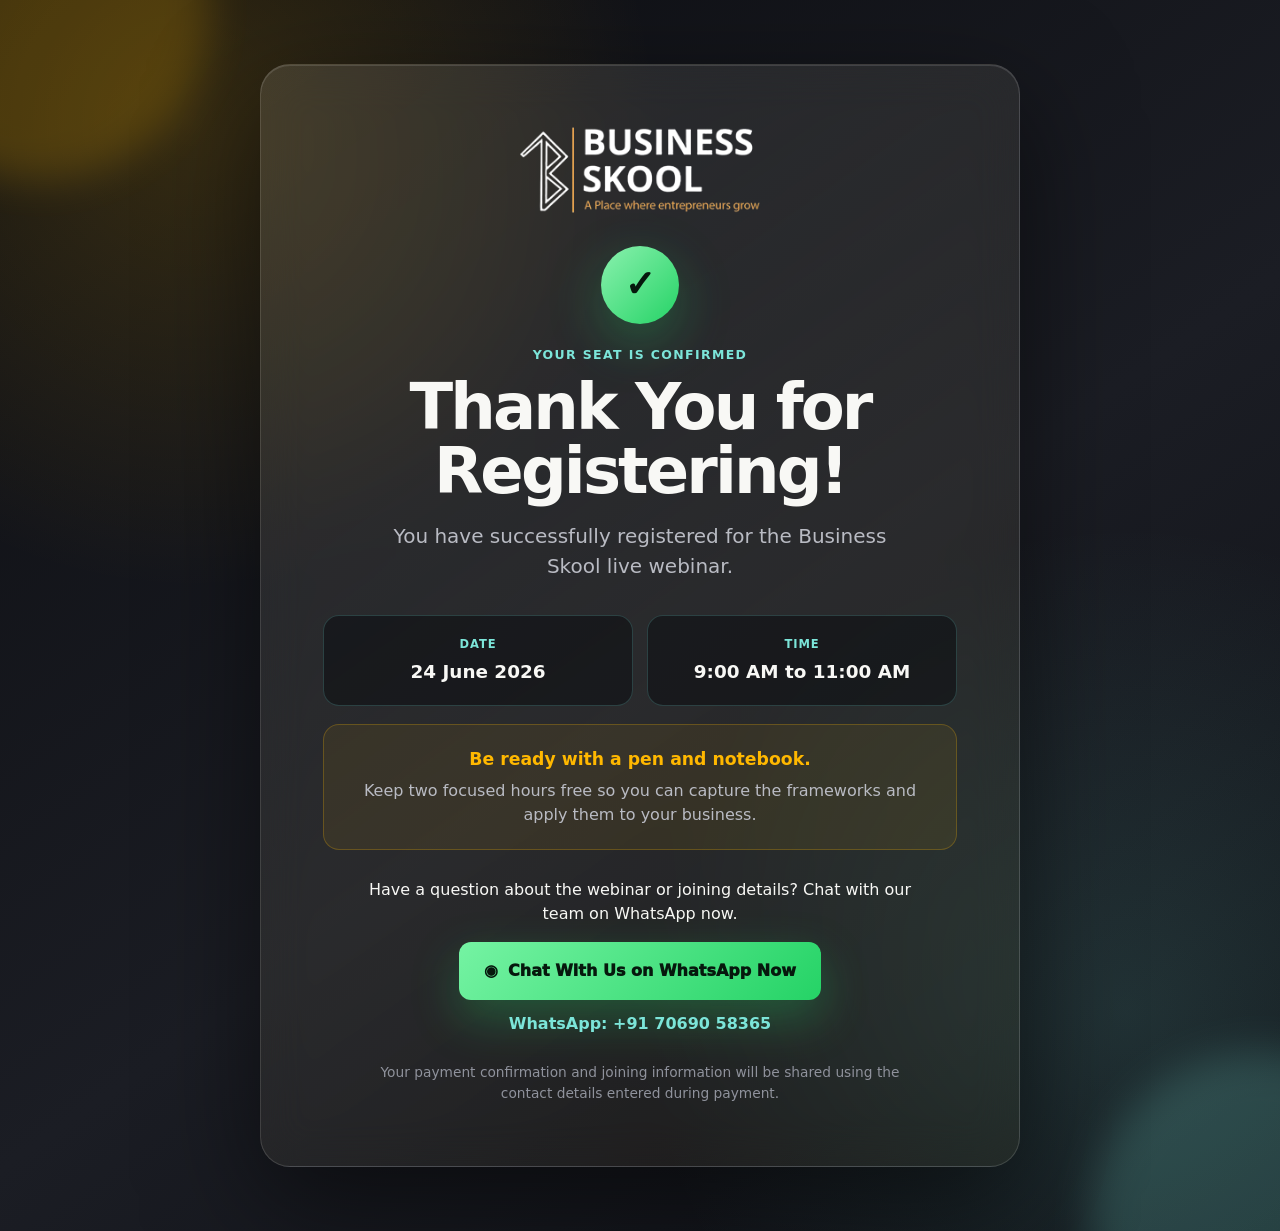
==== thankyou/index.html @ 28f4db19 "Add files via upload" ====
<!doctype html>
<html lang="en-IN">
  <head>
    <meta charset="utf-8" />
    <meta name="viewport" content="width=device-width, initial-scale=1" />
    <meta name="robots" content="noindex, nofollow" />
    <title>Registration Confirmed | Business Skool Webinar</title>
    <meta name="description" content="Your registration for the Business Skool live webinar is confirmed." />
    <link rel="canonical" href="https://lead.businessschool.in/thankyou" />
    <link rel="stylesheet" href="./styles.css" />
    <!-- Meta Pixel Code -->
    <script>
      !function(f,b,e,v,n,t,s)
      {if(f.fbq)return;n=f.fbq=function(){n.callMethod?
      n.callMethod.apply(n,arguments):n.queue.push(arguments)};
      if(!f._fbq)f._fbq=n;n.push=n;n.loaded=!0;n.version='2.0';
      n.queue=[];t=b.createElement(e);t.async=!0;
      t.src=v;s=b.getElementsByTagName(e)[0];
      s.parentNode.insertBefore(t,s)}(window, document,'script',
      'https://connect.facebook.net/en_US/fbevents.js');
      fbq('init', '1506136951192175');
      fbq('track', 'PageView');
    </script>
    <!-- End Meta Pixel Code -->
  </head>
  <body>
    <noscript><img height="1" width="1" style="display:none" src="https://www.facebook.com/tr?id=1506136951192175&amp;ev=PageView&amp;noscript=1" alt="" /></noscript>
    <main class="thank-you-shell">
      <div class="ambient ambient-one" aria-hidden="true"></div>
      <div class="ambient ambient-two" aria-hidden="true"></div>
      <section class="thank-you-card" aria-labelledby="thank-you-title">
        <img class="brand-logo" src="../assets/business-skool-logo.png" alt="Business Skool" />
        <div class="success-mark" aria-hidden="true">✓</div>
        <p class="eyebrow">Your seat is confirmed</p>
        <h1 id="thank-you-title">Thank You for Registering!</h1>
        <p class="lead">You have successfully registered for the Business Skool live webinar.</p>

        <div class="event-details" aria-label="Webinar date and time">
          <article>
            <span>Date</span>
            <strong>24 June 2026</strong>
          </article>
          <article>
            <span>Time</span>
            <strong>9:00 AM to 11:00 AM</strong>
          </article>
        </div>

        <div class="ready-note">
          <strong>Be ready with a pen and notebook.</strong>
          <p>Keep two focused hours free so you can capture the frameworks and apply them to your business.</p>
        </div>

        <p class="support-copy">Have a question about the webinar or joining details? Chat with our team on WhatsApp now.</p>
        <a
          id="whatsapp-button"
          class="whatsapp-button"
          href="https://wa.me/917069058365?text=Hello%20Business%20Skool%2C%20I%20have%20registered%20for%20the%2024%20June%202026%20webinar%20and%20need%20help."
          target="_blank"
          rel="noopener"
        >
          <span aria-hidden="true">◉</span> Chat With Us on WhatsApp Now
        </a>
        <p class="support-number">WhatsApp: +91 70690 58365</p>
        <p class="confirmation-note">Your payment confirmation and joining information will be shared using the contact details entered during payment.</p>
      </section>
    </main>
    <script src="./script.js?v=20260618-2"></script>
  </body>
</html>
---- thankyou/styles.css ----
:root {
  --night: #0c0d11;
  --panel: rgba(28, 30, 37, 0.9);
  --white: #f8f8f5;
  --silver: #b9bbc3;
  --gold: #ffb800;
  --mint: #7ce5d9;
  --green: #25d366;
}

* { box-sizing: border-box; }

html { color-scheme: dark; }

body {
  margin: 0;
  min-width: 320px;
  color: var(--white);
  background: var(--night);
  font-family: Inter, ui-sans-serif, system-ui, -apple-system, BlinkMacSystemFont, "Segoe UI", sans-serif;
  line-height: 1.5;
}

.thank-you-shell {
  position: relative;
  display: grid;
  min-height: 100svh;
  place-items: center;
  overflow: hidden;
  padding: clamp(24px, 5vw, 70px) 18px;
  background:
    radial-gradient(circle at 15% 10%, rgba(255, 184, 0, 0.16), transparent 30%),
    radial-gradient(circle at 88% 82%, rgba(124, 229, 217, 0.14), transparent 32%),
    linear-gradient(145deg, #0c0d11, #1b1d24 55%, #0e1015);
}

.ambient {
  position: absolute;
  width: 340px;
  height: 340px;
  border-radius: 50%;
  pointer-events: none;
  filter: blur(20px);
  opacity: 0.18;
  animation: float 10s ease-in-out infinite;
}

.ambient-one { top: -160px; left: -130px; background: var(--gold); }
.ambient-two { right: -150px; bottom: -160px; background: var(--mint); animation-delay: -4s; }

.thank-you-card {
  position: relative;
  z-index: 1;
  width: min(100%, 760px);
  padding: clamp(28px, 6vw, 62px);
  border: 1px solid rgba(255, 255, 255, 0.14);
  border-radius: 30px;
  background: linear-gradient(145deg, rgba(255, 255, 255, 0.1), rgba(255, 184, 0, 0.035));
  box-shadow: 0 36px 110px rgba(0, 0, 0, 0.52), inset 0 1px 0 rgba(255, 255, 255, 0.12);
  backdrop-filter: blur(22px);
  text-align: center;
}

.brand-logo { width: min(240px, 65vw); height: auto; margin: 0 auto 26px; }

.success-mark {
  display: grid;
  width: 78px;
  height: 78px;
  margin: 0 auto 22px;
  place-items: center;
  border-radius: 50%;
  color: #06180d;
  background: linear-gradient(135deg, #8af1ae, var(--green));
  box-shadow: 0 18px 54px rgba(37, 211, 102, 0.3);
  font-size: 2.3rem;
  font-weight: 950;
}

.eyebrow {
  margin: 0 0 10px;
  color: var(--mint);
  font-size: 0.78rem;
  font-weight: 900;
  letter-spacing: 0.11em;
  text-transform: uppercase;
}

h1 {
  margin: 0;
  font-size: clamp(2.2rem, 6vw, 4rem);
  line-height: 1;
  letter-spacing: -0.045em;
}

.lead { max-width: 540px; margin: 18px auto 0; color: var(--silver); font-size: clamp(1.04rem, 2.2vw, 1.25rem); }

.event-details {
  display: grid;
  grid-template-columns: repeat(2, minmax(0, 1fr));
  gap: 14px;
  margin: 34px 0 18px;
}

.event-details article {
  padding: 20px;
  border: 1px solid rgba(124, 229, 217, 0.2);
  border-radius: 16px;
  background: rgba(8, 10, 14, 0.5);
}

.event-details span { display: block; margin-bottom: 5px; color: var(--mint); font-size: 0.72rem; font-weight: 900; letter-spacing: 0.08em; text-transform: uppercase; }
.event-details strong { font-size: clamp(1rem, 2vw, 1.15rem); }

.ready-note {
  padding: 22px;
  border: 1px solid rgba(255, 184, 0, 0.24);
  border-radius: 16px;
  background: rgba(255, 184, 0, 0.075);
}

.ready-note strong { color: var(--gold); font-size: 1.08rem; }
.ready-note p { max-width: 560px; margin: 6px auto 0; color: var(--silver); }
.support-copy { max-width: 560px; margin: 28px auto 16px; color: var(--white); }

.whatsapp-button {
  display: inline-flex;
  align-items: center;
  justify-content: center;
  gap: 10px;
  min-height: 58px;
  padding: 15px 25px;
  border-radius: 12px;
  color: #06180d;
  background: linear-gradient(135deg, #75f3a3, var(--green));
  box-shadow: 0 18px 48px rgba(37, 211, 102, 0.3);
  font-weight: 950;
  text-decoration: none;
  transition: transform 180ms ease, box-shadow 180ms ease;
}

.whatsapp-button:hover { transform: translateY(-3px); box-shadow: 0 24px 58px rgba(37, 211, 102, 0.4); }
.whatsapp-button:focus-visible { outline: 3px solid #fff; outline-offset: 4px; }
.support-number { margin: 12px 0 0; color: var(--mint); font-weight: 800; }
.confirmation-note { max-width: 570px; margin: 26px auto 0; color: #8f929c; font-size: 0.86rem; }

@keyframes float { 0%, 100% { transform: translate3d(0, 0, 0); } 50% { transform: translate3d(30px, -24px, 0); } }

@media (max-width: 620px) {
  .thank-you-card { border-radius: 22px; }
  .event-details { grid-template-columns: 1fr; }
  .whatsapp-button { width: 100%; font-size: 0.95rem; }
}

@media (prefers-reduced-motion: reduce) {
  .ambient { animation: none; }
  .whatsapp-button { transition: none; }
}
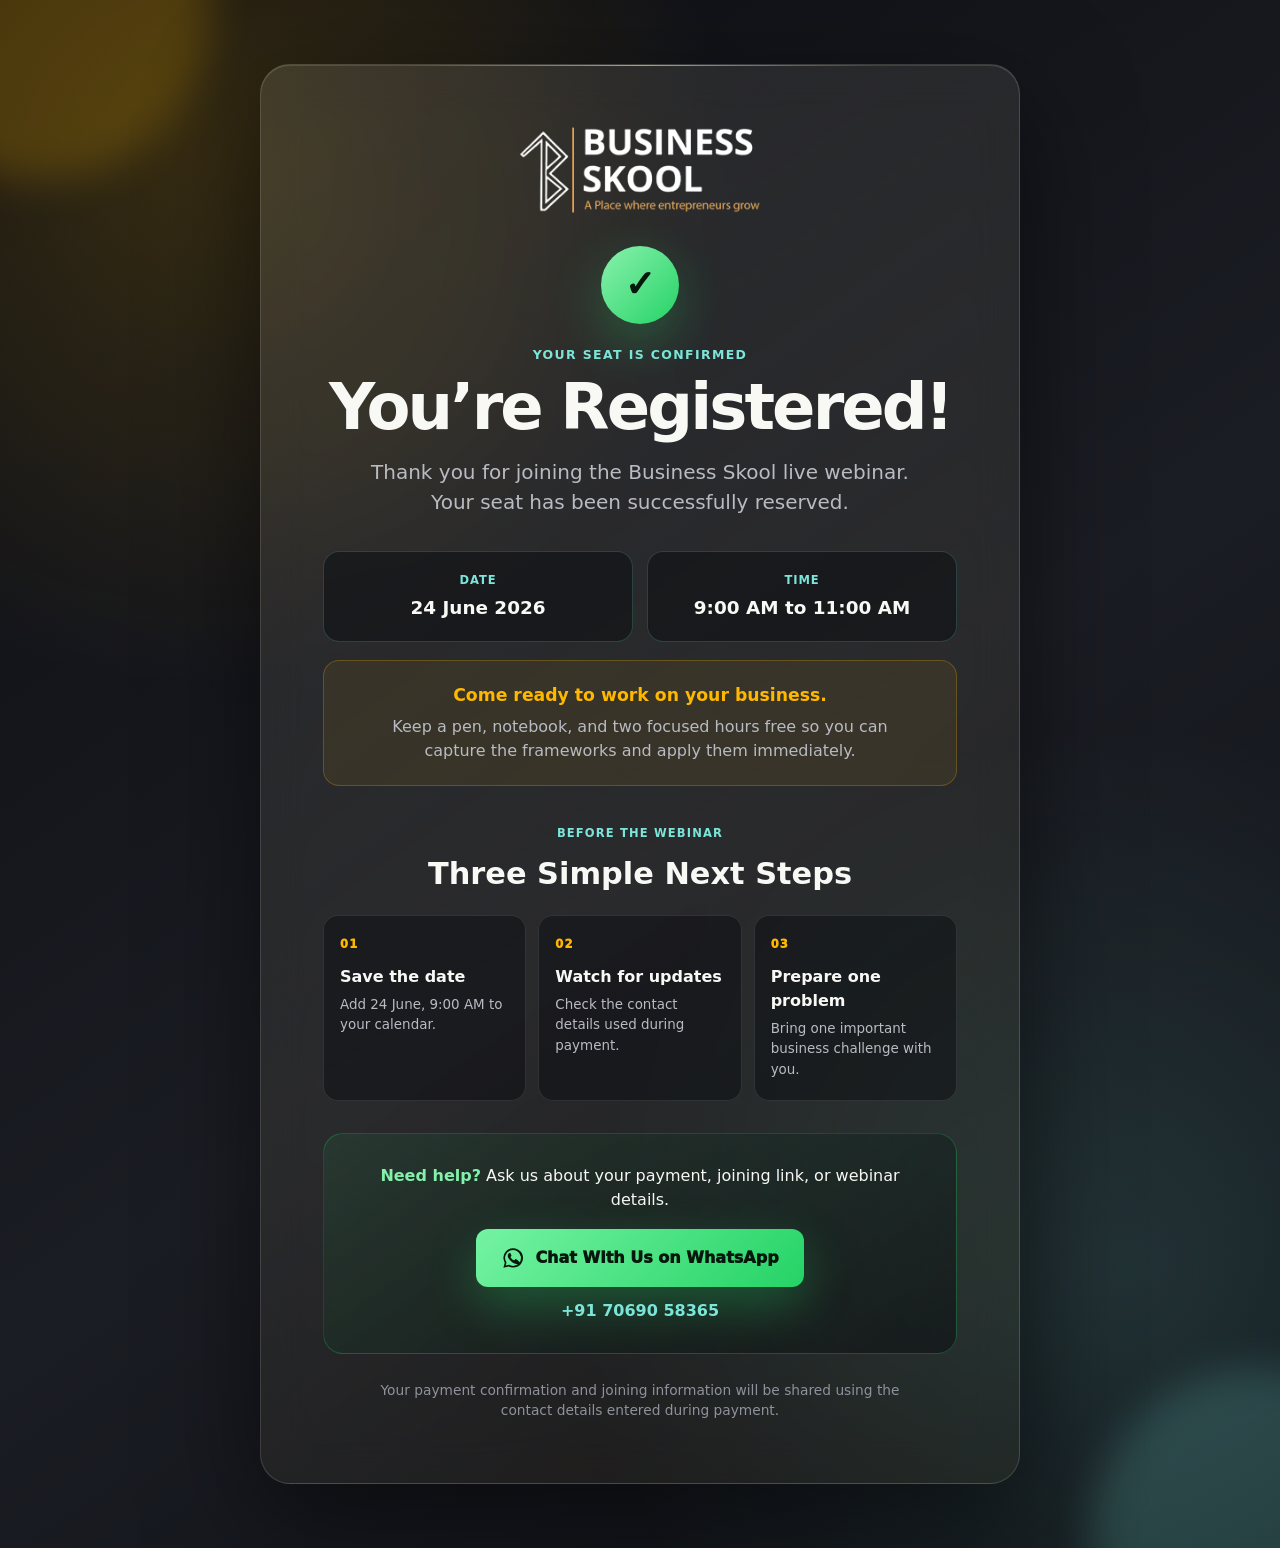
==== commit 72962983: "Add files via upload" ====
--- a/thankyou/index.html
+++ b/thankyou/index.html
@@ -7,7 +7,9 @@
     <title>Registration Confirmed | Business Skool Webinar</title>
     <meta name="description" content="Your registration for the Business Skool live webinar is confirmed." />
     <link rel="canonical" href="https://lead.businessschool.in/thankyou" />
-    <link rel="stylesheet" href="./styles.css" />
+    <link rel="icon" type="image/png" href="../assets/business-skool-logo.png" />
+    <link rel="apple-touch-icon" href="../assets/business-skool-logo.png" />
+    <link rel="stylesheet" href="../thankyou/styles.css?v=20260619-7" />
     <!-- Meta Pixel Code -->
     <script>
       !function(f,b,e,v,n,t,s)
@@ -32,8 +34,8 @@
         <img class="brand-logo" src="../assets/business-skool-logo.png" alt="Business Skool" />
         <div class="success-mark" aria-hidden="true">✓</div>
         <p class="eyebrow">Your seat is confirmed</p>
-        <h1 id="thank-you-title">Thank You for Registering!</h1>
-        <p class="lead">You have successfully registered for the Business Skool live webinar.</p>
+        <h1 id="thank-you-title">You’re Registered!</h1>
+        <p class="lead">Thank you for joining the Business Skool live webinar. Your seat has been successfully reserved.</p>
 
         <div class="event-details" aria-label="Webinar date and time">
           <article>
@@ -47,24 +49,38 @@
         </div>
 
         <div class="ready-note">
-          <strong>Be ready with a pen and notebook.</strong>
-          <p>Keep two focused hours free so you can capture the frameworks and apply them to your business.</p>
+          <strong>Come ready to work on your business.</strong>
+          <p>Keep a pen, notebook, and two focused hours free so you can capture the frameworks and apply them immediately.</p>
         </div>
 
-        <p class="support-copy">Have a question about the webinar or joining details? Chat with our team on WhatsApp now.</p>
-        <a
-          id="whatsapp-button"
-          class="whatsapp-button"
-          href="https://wa.me/917069058365?text=Hello%20Business%20Skool%2C%20I%20have%20registered%20for%20the%2024%20June%202026%20webinar%20and%20need%20help."
-          target="_blank"
-          rel="noopener"
-        >
-          <span aria-hidden="true">◉</span> Chat With Us on WhatsApp Now
-        </a>
-        <p class="support-number">WhatsApp: +91 70690 58365</p>
+        <div class="next-step-heading">
+          <span>Before the webinar</span>
+          <h2>Three Simple Next Steps</h2>
+        </div>
+        <div class="next-steps">
+          <article><span>01</span><strong>Save the date</strong><p>Add 24 June, 9:00 AM to your calendar.</p></article>
+          <article><span>02</span><strong>Watch for updates</strong><p>Check the contact details used during payment.</p></article>
+          <article><span>03</span><strong>Prepare one problem</strong><p>Bring one important business challenge with you.</p></article>
+        </div>
+
+        <div class="whatsapp-panel">
+          <p class="support-copy"><strong>Need help?</strong> Ask us about your payment, joining link, or webinar details.</p>
+          <a
+            id="whatsapp-button"
+            class="whatsapp-button"
+            href="https://wa.me/917069058365?text=Hello%20Business%20Skool%2C%20I%20have%20registered%20for%20the%2024%20June%202026%20webinar%20and%20need%20help."
+            target="_blank"
+            rel="noopener"
+            aria-label="Chat with Business Skool on WhatsApp at +91 70690 58365"
+          >
+            <svg aria-hidden="true" viewBox="0 0 32 32"><path fill="currentColor" d="M16.1 3A12.8 12.8 0 0 0 5 22.2L3.2 29l7-1.8A12.9 12.9 0 1 0 16.1 3Zm0 23.5c-1.9 0-3.7-.5-5.3-1.4l-.4-.2-4.1 1.1 1.1-4-.3-.4a10.6 10.6 0 1 1 9 4.9Zm5.8-8c-.3-.2-1.9-1-2.2-1.1-.3-.1-.5-.2-.7.2-.2.3-.8 1.1-1 1.3-.2.2-.4.2-.7.1-2-.9-3.3-1.7-4.6-4-.3-.6.3-.6.9-1.3.2-.2.2-.5.3-.7.1-.2 0-.5-.1-.7-.1-.2-.7-1.7-1-2.3-.3-.7-.6-.6-.8-.6h-.7c-.3 0-.7.1-1 .5-.3.4-1.3 1.3-1.3 3.2s1.4 3.8 1.6 4c.2.3 2.8 4.3 6.8 6 2.5 1.1 3.5 1.2 4.8 1 .8-.1 1.9-.8 2.2-1.5.3-.7.3-1.4.2-1.5-.2-.3-.4-.4-.7-.5Z"/></svg>
+            Chat With Us on WhatsApp
+          </a>
+          <p class="support-number">+91 70690 58365</p>
+        </div>
         <p class="confirmation-note">Your payment confirmation and joining information will be shared using the contact details entered during payment.</p>
       </section>
     </main>
-    <script src="./script.js?v=20260618-2"></script>
+    <script src="../thankyou/script.js?v=20260619-7"></script>
   </body>
 </html>
--- a/thankyou/styles.css
+++ b/thankyou/styles.css
@@ -61,6 +61,16 @@
   text-align: center;
 }
 
+.thank-you-card::before {
+  content: "";
+  position: absolute;
+  inset: 0 auto auto 50%;
+  width: 62%;
+  height: 1px;
+  background: linear-gradient(90deg, transparent, rgba(255,184,0,0.8), transparent);
+  transform: translateX(-50%);
+}
+
 .brand-logo { width: min(240px, 65vw); height: auto; margin: 0 auto 26px; }
 
 .success-mark {
@@ -88,6 +98,7 @@
 
 h1 {
   margin: 0;
+  color: var(--white);
   font-size: clamp(2.2rem, 6vw, 4rem);
   line-height: 1;
   letter-spacing: -0.045em;
@@ -121,7 +132,20 @@
 
 .ready-note strong { color: var(--gold); font-size: 1.08rem; }
 .ready-note p { max-width: 560px; margin: 6px auto 0; color: var(--silver); }
-.support-copy { max-width: 560px; margin: 28px auto 16px; color: var(--white); }
+
+.next-step-heading { margin: 34px 0 18px; }
+.next-step-heading span { color: var(--mint); font-size: 0.72rem; font-weight: 900; letter-spacing: 0.1em; text-transform: uppercase; }
+.next-step-heading h2 { margin: 7px 0 0; color: var(--white); font-size: clamp(1.45rem, 3vw, 1.9rem); }
+
+.next-steps { display: grid; grid-template-columns: repeat(3, minmax(0, 1fr)); gap: 12px; }
+.next-steps article { padding: 20px 16px; border: 1px solid rgba(255,255,255,0.1); border-radius: 15px; background: rgba(8,10,14,0.44); text-align: left; }
+.next-steps article > span { display: block; margin-bottom: 12px; color: var(--gold); font-size: 0.72rem; font-weight: 950; letter-spacing: 0.1em; }
+.next-steps strong { display: block; color: var(--white); font-size: 1rem; }
+.next-steps p { margin: 6px 0 0; color: var(--silver); font-size: 0.84rem; line-height: 1.5; }
+
+.whatsapp-panel { margin-top: 32px; padding: clamp(22px, 4vw, 30px); border: 1px solid rgba(37,211,102,0.25); border-radius: 20px; background: linear-gradient(145deg, rgba(37,211,102,0.09), rgba(8,10,14,0.5)); }
+.support-copy { max-width: 560px; margin: 0 auto 17px; color: var(--white); }
+.support-copy strong { color: #82f1a9; }
 
 .whatsapp-button {
   display: inline-flex;
@@ -139,6 +163,8 @@
   transition: transform 180ms ease, box-shadow 180ms ease;
 }
 
+.whatsapp-button svg { width: 24px; height: 24px; flex: 0 0 auto; }
+
 .whatsapp-button:hover { transform: translateY(-3px); box-shadow: 0 24px 58px rgba(37, 211, 102, 0.4); }
 .whatsapp-button:focus-visible { outline: 3px solid #fff; outline-offset: 4px; }
 .support-number { margin: 12px 0 0; color: var(--mint); font-weight: 800; }
@@ -147,8 +173,15 @@
 @keyframes float { 0%, 100% { transform: translate3d(0, 0, 0); } 50% { transform: translate3d(30px, -24px, 0); } }
 
 @media (max-width: 620px) {
-  .thank-you-card { border-radius: 22px; }
+  .thank-you-shell { padding: 18px 12px; }
+  .thank-you-card { padding: 28px 18px; border-radius: 22px; }
+  .brand-logo { width: min(205px, 62vw); margin-bottom: 22px; }
+  .success-mark { width: 66px; height: 66px; font-size: 1.9rem; }
+  h1 { font-size: clamp(2.25rem, 12vw, 3.1rem); line-height: 1.02; }
   .event-details { grid-template-columns: 1fr; }
+  .next-steps { grid-template-columns: 1fr; }
+  .next-steps article { text-align: center; }
+  .whatsapp-panel { padding: 22px 16px; }
   .whatsapp-button { width: 100%; font-size: 0.95rem; }
 }
 
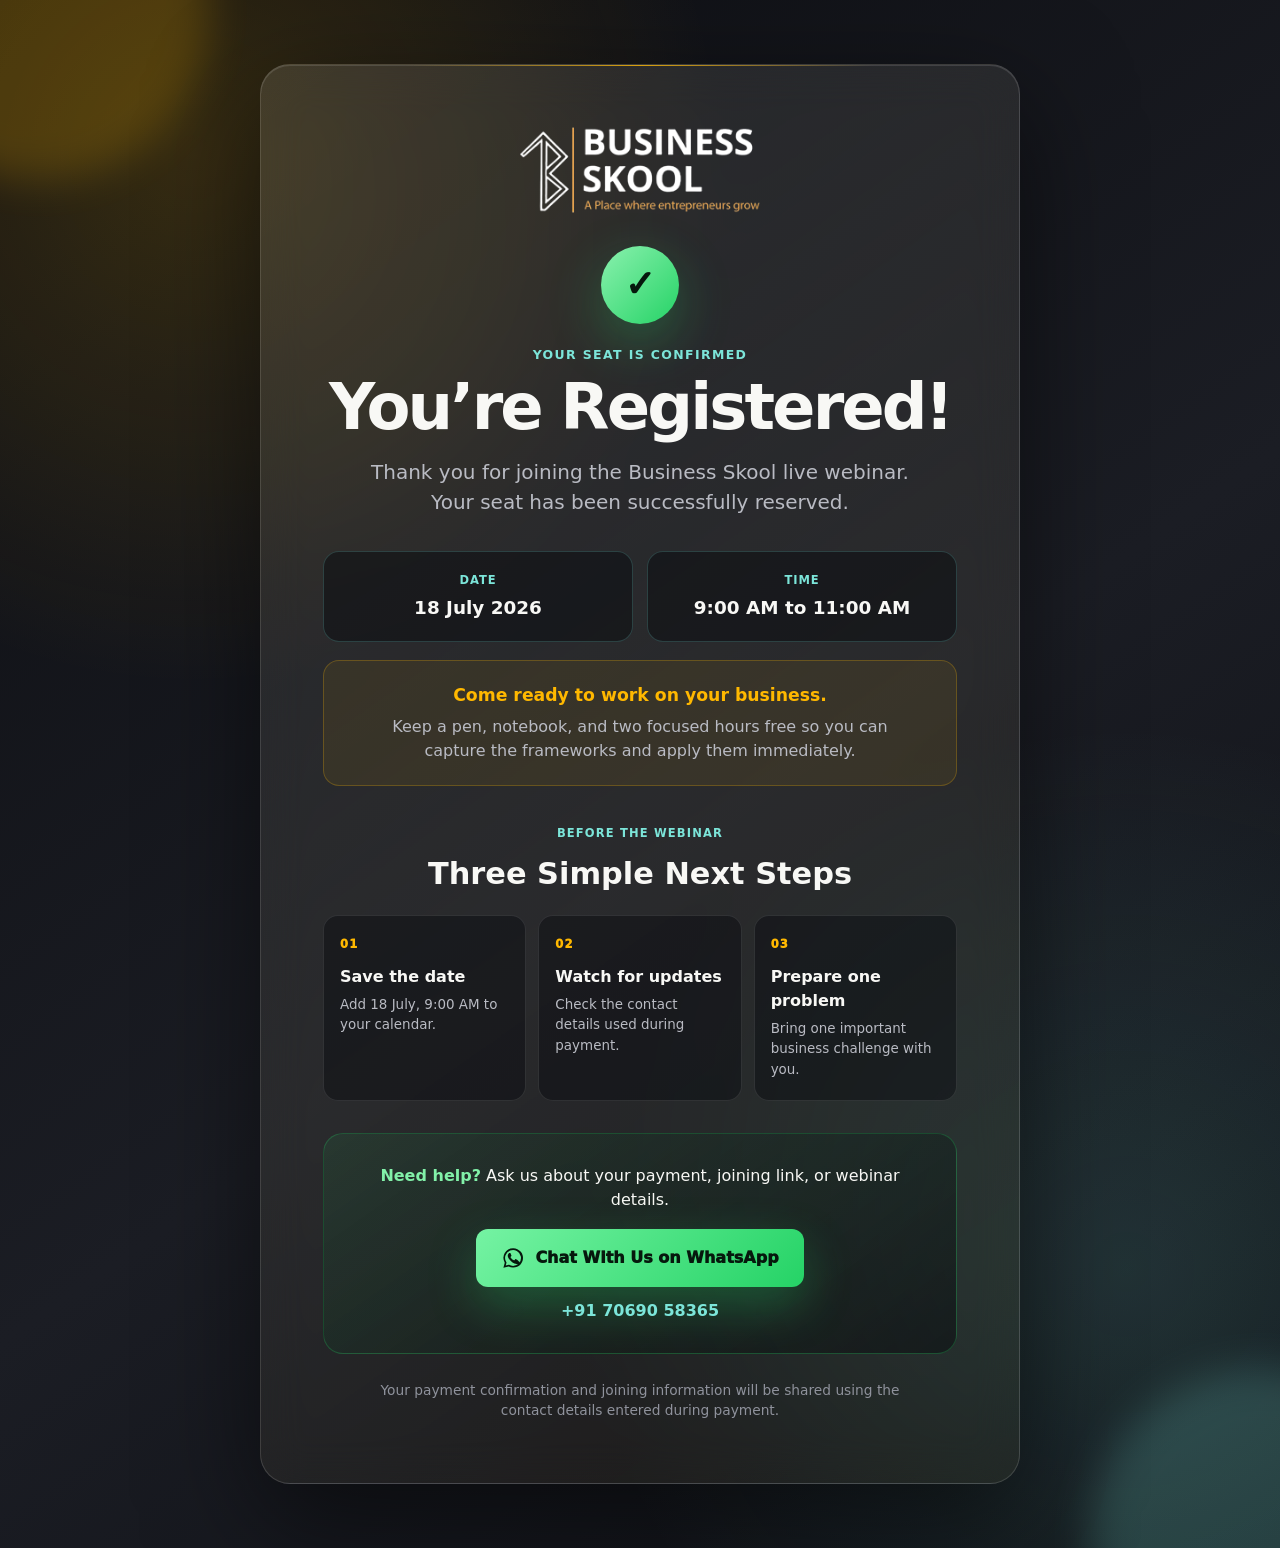
==== commit d9f5d4d8: "Add files via upload" ====
--- a/thankyou/index.html
+++ b/thankyou/index.html
@@ -40,7 +40,7 @@
         <div class="event-details" aria-label="Webinar date and time">
           <article>
             <span>Date</span>
-            <strong>24 June 2026</strong>
+            <strong>18 July 2026</strong>
           </article>
           <article>
             <span>Time</span>
@@ -58,7 +58,7 @@
           <h2>Three Simple Next Steps</h2>
         </div>
         <div class="next-steps">
-          <article><span>01</span><strong>Save the date</strong><p>Add 24 June, 9:00 AM to your calendar.</p></article>
+          <article><span>01</span><strong>Save the date</strong><p>Add 18 July, 9:00 AM to your calendar.</p></article>
           <article><span>02</span><strong>Watch for updates</strong><p>Check the contact details used during payment.</p></article>
           <article><span>03</span><strong>Prepare one problem</strong><p>Bring one important business challenge with you.</p></article>
         </div>
@@ -68,7 +68,7 @@
           <a
             id="whatsapp-button"
             class="whatsapp-button"
-            href="https://wa.me/917069058365?text=Hello%20Business%20Skool%2C%20I%20have%20registered%20for%20the%2024%20June%202026%20webinar%20and%20need%20help."
+            href="https://wa.me/917069058365?text=Hello%20Business%20Skool%2C%20I%20have%20registered%20for%20the%2018%20July%202026%20webinar%20and%20need%20help."
             target="_blank"
             rel="noopener"
             aria-label="Chat with Business Skool on WhatsApp at +91 70690 58365"
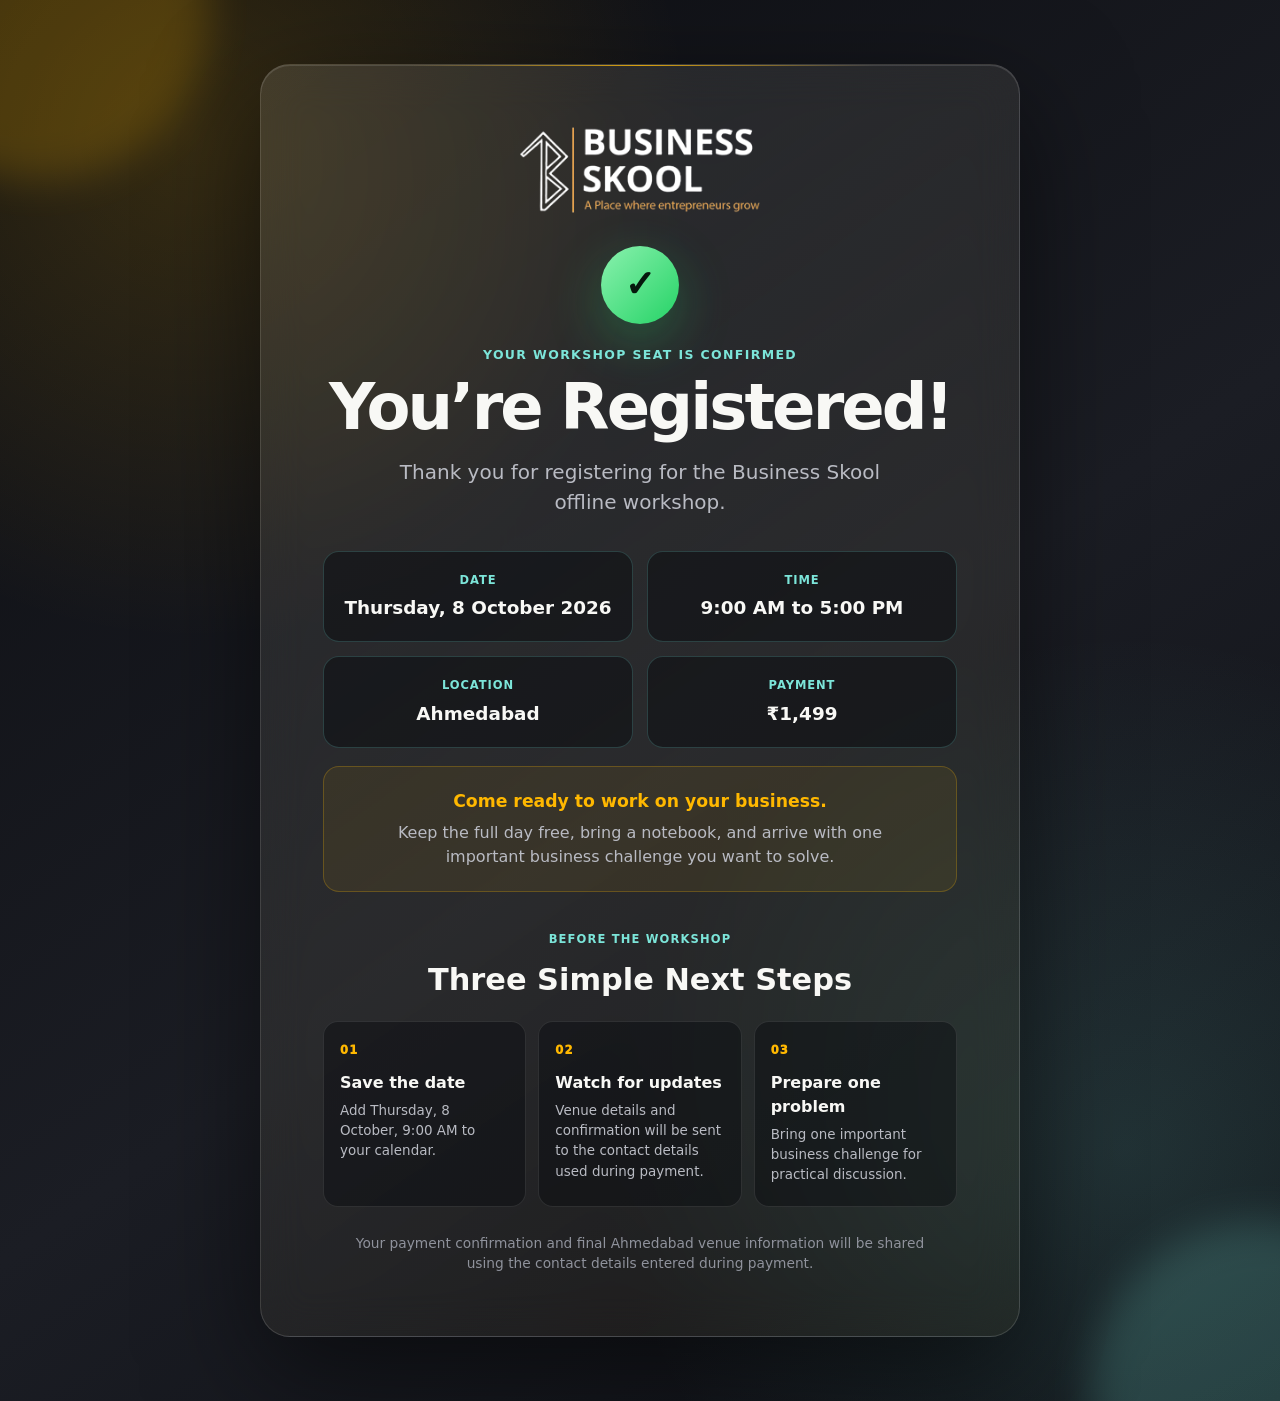
==== commit f7f9b155: "Add files via upload" ====
--- a/thankyou/index.html
+++ b/thankyou/index.html
@@ -1,86 +1,50 @@
 <!doctype html>
 <html lang="en-IN">
-  <head>
-    <meta charset="utf-8" />
-    <meta name="viewport" content="width=device-width, initial-scale=1" />
-    <meta name="robots" content="noindex, nofollow" />
-    <title>Registration Confirmed | Business Skool Webinar</title>
-    <meta name="description" content="Your registration for the Business Skool live webinar is confirmed." />
-    <link rel="canonical" href="https://lead.businessschool.in/thankyou" />
-    <link rel="icon" type="image/png" href="../assets/business-skool-logo.png" />
-    <link rel="apple-touch-icon" href="../assets/business-skool-logo.png" />
-    <link rel="stylesheet" href="../thankyou/styles.css?v=20260619-7" />
-    <!-- Meta Pixel Code -->
-    <script>
-      !function(f,b,e,v,n,t,s)
-      {if(f.fbq)return;n=f.fbq=function(){n.callMethod?
-      n.callMethod.apply(n,arguments):n.queue.push(arguments)};
-      if(!f._fbq)f._fbq=n;n.push=n;n.loaded=!0;n.version='2.0';
-      n.queue=[];t=b.createElement(e);t.async=!0;
-      t.src=v;s=b.getElementsByTagName(e)[0];
-      s.parentNode.insertBefore(t,s)}(window, document,'script',
-      'https://connect.facebook.net/en_US/fbevents.js');
-      fbq('init', '1506136951192175');
-      fbq('track', 'PageView');
-    </script>
-    <!-- End Meta Pixel Code -->
-  </head>
-  <body>
-    <noscript><img height="1" width="1" style="display:none" src="https://www.facebook.com/tr?id=1506136951192175&amp;ev=PageView&amp;noscript=1" alt="" /></noscript>
-    <main class="thank-you-shell">
-      <div class="ambient ambient-one" aria-hidden="true"></div>
-      <div class="ambient ambient-two" aria-hidden="true"></div>
-      <section class="thank-you-card" aria-labelledby="thank-you-title">
-        <img class="brand-logo" src="../assets/business-skool-logo.png" alt="Business Skool" />
-        <div class="success-mark" aria-hidden="true">✓</div>
-        <p class="eyebrow">Your seat is confirmed</p>
-        <h1 id="thank-you-title">You’re Registered!</h1>
-        <p class="lead">Thank you for joining the Business Skool live webinar. Your seat has been successfully reserved.</p>
-
-        <div class="event-details" aria-label="Webinar date and time">
-          <article>
-            <span>Date</span>
-            <strong>18 July 2026</strong>
-          </article>
-          <article>
-            <span>Time</span>
-            <strong>9:00 AM to 11:00 AM</strong>
-          </article>
-        </div>
-
-        <div class="ready-note">
-          <strong>Come ready to work on your business.</strong>
-          <p>Keep a pen, notebook, and two focused hours free so you can capture the frameworks and apply them immediately.</p>
-        </div>
-
-        <div class="next-step-heading">
-          <span>Before the webinar</span>
-          <h2>Three Simple Next Steps</h2>
-        </div>
-        <div class="next-steps">
-          <article><span>01</span><strong>Save the date</strong><p>Add 18 July, 9:00 AM to your calendar.</p></article>
-          <article><span>02</span><strong>Watch for updates</strong><p>Check the contact details used during payment.</p></article>
-          <article><span>03</span><strong>Prepare one problem</strong><p>Bring one important business challenge with you.</p></article>
-        </div>
-
-        <div class="whatsapp-panel">
-          <p class="support-copy"><strong>Need help?</strong> Ask us about your payment, joining link, or webinar details.</p>
-          <a
-            id="whatsapp-button"
-            class="whatsapp-button"
-            href="https://wa.me/917069058365?text=Hello%20Business%20Skool%2C%20I%20have%20registered%20for%20the%2018%20July%202026%20webinar%20and%20need%20help."
-            target="_blank"
-            rel="noopener"
-            aria-label="Chat with Business Skool on WhatsApp at +91 70690 58365"
-          >
-            <svg aria-hidden="true" viewBox="0 0 32 32"><path fill="currentColor" d="M16.1 3A12.8 12.8 0 0 0 5 22.2L3.2 29l7-1.8A12.9 12.9 0 1 0 16.1 3Zm0 23.5c-1.9 0-3.7-.5-5.3-1.4l-.4-.2-4.1 1.1 1.1-4-.3-.4a10.6 10.6 0 1 1 9 4.9Zm5.8-8c-.3-.2-1.9-1-2.2-1.1-.3-.1-.5-.2-.7.2-.2.3-.8 1.1-1 1.3-.2.2-.4.2-.7.1-2-.9-3.3-1.7-4.6-4-.3-.6.3-.6.9-1.3.2-.2.2-.5.3-.7.1-.2 0-.5-.1-.7-.1-.2-.7-1.7-1-2.3-.3-.7-.6-.6-.8-.6h-.7c-.3 0-.7.1-1 .5-.3.4-1.3 1.3-1.3 3.2s1.4 3.8 1.6 4c.2.3 2.8 4.3 6.8 6 2.5 1.1 3.5 1.2 4.8 1 .8-.1 1.9-.8 2.2-1.5.3-.7.3-1.4.2-1.5-.2-.3-.4-.4-.7-.5Z"/></svg>
-            Chat With Us on WhatsApp
-          </a>
-          <p class="support-number">+91 70690 58365</p>
-        </div>
-        <p class="confirmation-note">Your payment confirmation and joining information will be shared using the contact details entered during payment.</p>
-      </section>
-    </main>
-    <script src="../thankyou/script.js?v=20260619-7"></script>
-  </body>
+<head>
+  <meta charset="utf-8" />
+  <meta name="viewport" content="width=device-width, initial-scale=1" />
+  <meta name="robots" content="noindex, nofollow" />
+  <title>Registration Confirmed | Business Skool Offline Workshop</title>
+  <meta name="description" content="Your registration for the Business Skool offline workshop in Ahmedabad is confirmed." />
+  <link rel="canonical" href="https://lead.businessschool.in/thankyou" />
+  <link rel="icon" type="image/png" href="../assets/business-skool-logo.png" />
+  <link rel="apple-touch-icon" href="../assets/business-skool-logo.png" />
+  <link rel="stylesheet" href="../thankyou/styles.css?v=20260907-1" />
+  <!-- Meta Pixel Code -->
+  <script>
+    !function(f,b,e,v,n,t,s){if(f.fbq)return;n=f.fbq=function(){n.callMethod?n.callMethod.apply(n,arguments):n.queue.push(arguments)};
+    if(!f._fbq)f._fbq=n;n.push=n;n.loaded=!0;n.version='2.0';n.queue=[];t=b.createElement(e);t.async=!0;t.src=v;
+    s=b.getElementsByTagName(e)[0];s.parentNode.insertBefore(t,s)}(window,document,'script','https://connect.facebook.net/en_US/fbevents.js');
+    fbq('init','1506136951192175');fbq('track','PageView');
+  </script>
+  <!-- End Meta Pixel Code -->
+</head>
+<body>
+  <noscript><img height="1" width="1" style="display:none" src="https://www.facebook.com/tr?id=1506136951192175&amp;ev=PageView&amp;noscript=1" alt="" /></noscript>
+  <main class="thank-you-shell">
+    <div class="ambient ambient-one" aria-hidden="true"></div><div class="ambient ambient-two" aria-hidden="true"></div>
+    <section class="thank-you-card" aria-labelledby="thank-you-title">
+      <img class="brand-logo" src="../assets/business-skool-logo.png" alt="Business Skool" />
+      <div class="success-mark" aria-hidden="true">✓</div>
+      <p class="eyebrow">Your workshop seat is confirmed</p>
+      <h1 id="thank-you-title">You’re Registered!</h1>
+      <p class="lead">Thank you for registering for the Business Skool offline workshop.</p>
+      <div class="event-details" aria-label="Workshop registration details">
+        <article><span>Date</span><strong>Thursday, 8 October 2026</strong></article>
+        <article><span>Time</span><strong>9:00 AM to 5:00 PM</strong></article>
+        <article><span>Location</span><strong>Ahmedabad</strong></article>
+        <article><span>Payment</span><strong>₹1,499</strong></article>
+      </div>
+      <div class="ready-note"><strong>Come ready to work on your business.</strong><p>Keep the full day free, bring a notebook, and arrive with one important business challenge you want to solve.</p></div>
+      <div class="next-step-heading"><span>Before the workshop</span><h2>Three Simple Next Steps</h2></div>
+      <div class="next-steps">
+        <article><span>01</span><strong>Save the date</strong><p>Add Thursday, 8 October, 9:00 AM to your calendar.</p></article>
+        <article><span>02</span><strong>Watch for updates</strong><p>Venue details and confirmation will be sent to the contact details used during payment.</p></article>
+        <article><span>03</span><strong>Prepare one problem</strong><p>Bring one important business challenge for practical discussion.</p></article>
+      </div>
+      <p class="confirmation-note">Your payment confirmation and final Ahmedabad venue information will be shared using the contact details entered during payment.</p>
+    </section>
+  </main>
+  <script src="../thankyou/script.js?v=20260907-1"></script>
+</body>
 </html>
